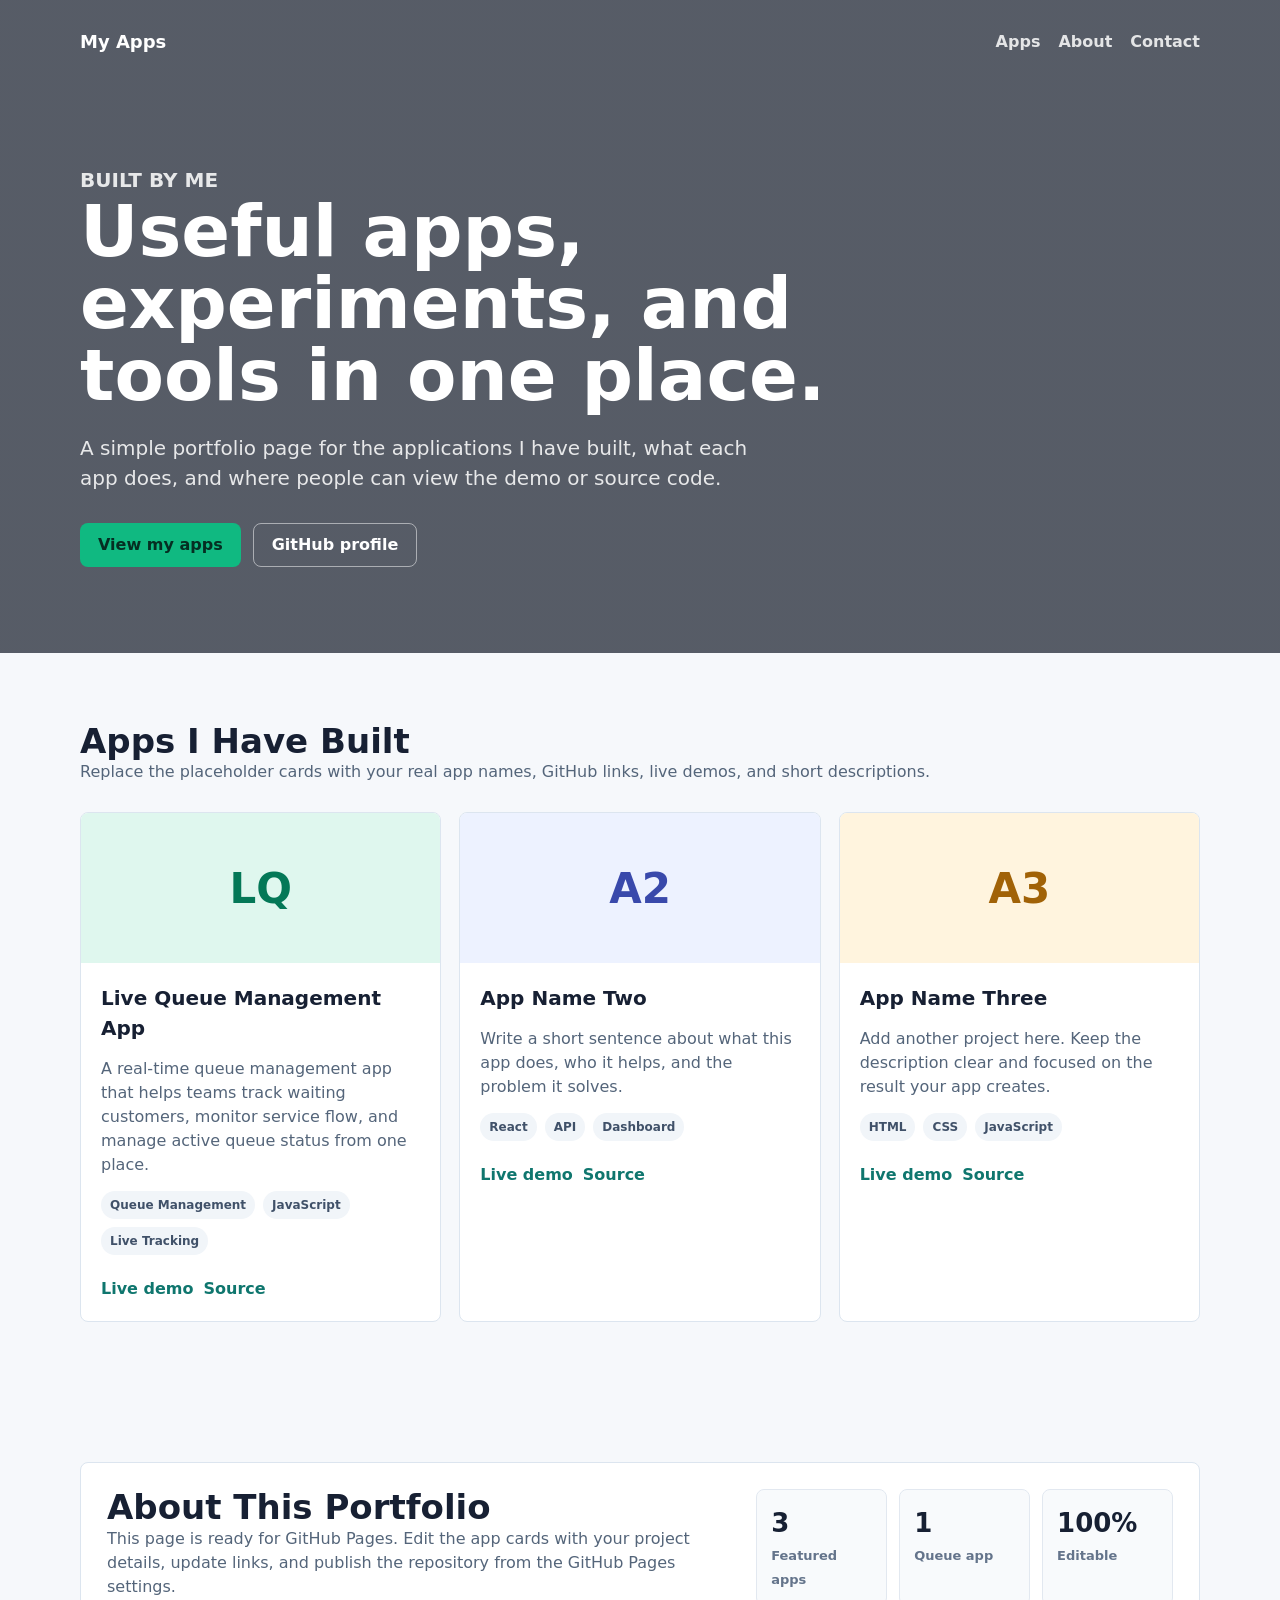
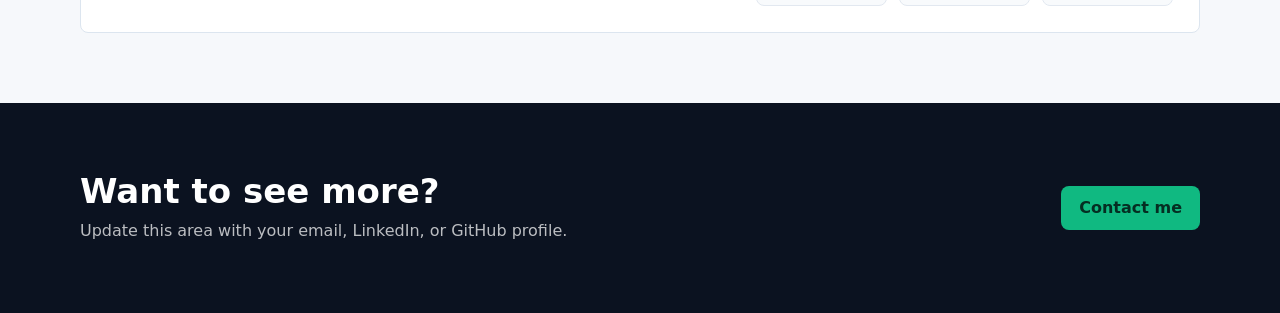
==== apps.html @ 483b9eca "Add live queue management app page" ====
<!doctype html>
<html lang="en">
<head>
  <meta charset="UTF-8" />
  <meta name="viewport" content="width=device-width, initial-scale=1.0" />
  <title>My App Portfolio</title>
  <style>
    :root { color: #172033; font-family: Inter, system-ui, -apple-system, BlinkMacSystemFont, "Segoe UI", sans-serif; }
    * { box-sizing: border-box; }
    body { margin: 0; background: #f6f8fb; line-height: 1.5; }
    a { color: inherit; }
    .hero { background: linear-gradient(rgba(11,18,32,.68), rgba(11,18,32,.68)), url("https://images.unsplash.com/photo-1515879218367-8466d910aaa4?auto=format&fit=crop&w=1800&q=80") center/cover; color: white; padding: 28px 20px 86px; }
    .wrap { max-width: 1120px; margin: 0 auto; }
    nav { display: flex; align-items: center; justify-content: space-between; gap: 18px; }
    .brand { font-size: 18px; font-weight: 800; text-decoration: none; }
    .links { display: flex; gap: 18px; flex-wrap: wrap; }
    .links a { color: rgba(255,255,255,.84); font-weight: 700; text-decoration: none; }
    .hero-content { padding-top: 88px; max-width: 820px; }
    .eyebrow { color: #a7f3d0; font-size: 14px; font-weight: 800; margin: 0 0 10px; text-transform: uppercase; }
    h1 { font-size: clamp(38px, 7vw, 72px); line-height: 1; margin: 0; }
    .hero p { color: rgba(255,255,255,.86); font-size: 20px; margin: 22px 0 0; max-width: 680px; }
    .actions { display: flex; gap: 12px; flex-wrap: wrap; margin-top: 30px; }
    .button { align-items: center; border-radius: 8px; display: inline-flex; font-weight: 800; justify-content: center; min-height: 44px; padding: 0 18px; text-decoration: none; }
    .primary { background: #10b981; color: #052e22; }
    .secondary { border: 1px solid rgba(255,255,255,.5); color: white; }
    section { padding: 70px 20px; }
    .section-heading { margin-bottom: 28px; }
    h2 { font-size: 34px; line-height: 1.1; margin: 0; }
    .section-heading p, .card p, .about p { color: #54657a; }
    .grid { display: grid; gap: 18px; grid-template-columns: repeat(3, minmax(0, 1fr)); }
    .card, .about { background: white; border: 1px solid #dce5ef; border-radius: 8px; overflow: hidden; }
    .preview { align-items: center; background: #dff7ee; color: #047857; display: flex; font-size: 42px; font-weight: 900; height: 150px; justify-content: center; }
    .preview.blue { background: #edf2ff; color: #3949ab; }
    .preview.gold { background: #fff4de; color: #a16207; }
    .content { display: grid; gap: 14px; padding: 20px; }
    h3 { font-size: 20px; margin: 0; }
    p { margin: 0; }
    .tags { display: flex; flex-wrap: wrap; gap: 8px; }
    .tag { background: #f1f5f9; border-radius: 999px; color: #405169; font-size: 12px; font-weight: 750; padding: 5px 9px; }
    .card-actions { display: flex; gap: 10px; margin-top: 8px; }
    .text-link { color: #0f766e; font-weight: 800; text-decoration: none; }
    .text-link:hover { text-decoration: underline; }
    .about { display: grid; gap: 24px; grid-template-columns: 1.2fr .8fr; padding: 26px; }
    .stats { display: grid; gap: 12px; grid-template-columns: repeat(3, minmax(0, 1fr)); }
    .stat { background: #f8fafc; border: 1px solid #e2e8f0; border-radius: 8px; padding: 14px; }
    .stat strong { display: block; font-size: 26px; }
    .stat span { color: #64748b; font-size: 13px; font-weight: 700; }
    footer { background: #0b1220; color: white; }
    footer .wrap { align-items: center; display: flex; gap: 24px; justify-content: space-between; }
    footer p { color: rgba(255,255,255,.72); margin-top: 8px; }
    @media (max-width: 860px) { .grid, .about, .stats { grid-template-columns: 1fr; } footer .wrap { align-items: start; flex-direction: column; } }
    @media (max-width: 560px) { nav { align-items: start; flex-direction: column; } .hero-content { padding-top: 56px; } }
  </style>
</head>
<body>
  <header class="hero">
    <div class="wrap">
      <nav aria-label="Main navigation"><a class="brand" href="#">My Apps</a><div class="links"><a href="#apps">Apps</a><a href="#about">About</a><a href="#contact">Contact</a></div></nav>
      <div class="hero-content"><p class="eyebrow">Built by me</p><h1>Useful apps, experiments, and tools in one place.</h1><p>A simple portfolio page for the applications I have built, what each app does, and where people can view the demo or source code.</p><div class="actions"><a class="button primary" href="#apps">View my apps</a><a class="button secondary" href="https://github.com/kodai-nayaki" target="_blank" rel="noreferrer">GitHub profile</a></div></div>
    </div>
  </header>
  <main>
    <section id="apps"><div class="wrap"><div class="section-heading"><h2>Apps I Have Built</h2><p>Replace the placeholder cards with your real app names, GitHub links, live demos, and short descriptions.</p></div><div class="grid">
      <article class="card"><div class="preview" aria-hidden="true">LQ</div><div class="content"><h3>Live Queue Management App</h3><p>A real-time queue management app that helps teams track waiting customers, monitor service flow, and manage active queue status from one place.</p><div class="tags"><span class="tag">Queue Management</span><span class="tag">JavaScript</span><span class="tag">Live Tracking</span></div><div class="card-actions"><a class="text-link" href="#">Live demo</a><a class="text-link" href="https://github.com/kodai-nayaki" target="_blank" rel="noreferrer">Source</a></div></div></article>
      <article class="card"><div class="preview blue" aria-hidden="true">A2</div><div class="content"><h3>App Name Two</h3><p>Write a short sentence about what this app does, who it helps, and the problem it solves.</p><div class="tags"><span class="tag">React</span><span class="tag">API</span><span class="tag">Dashboard</span></div><div class="card-actions"><a class="text-link" href="#">Live demo</a><a class="text-link" href="https://github.com/kodai-nayaki" target="_blank" rel="noreferrer">Source</a></div></div></article>
      <article class="card"><div class="preview gold" aria-hidden="true">A3</div><div class="content"><h3>App Name Three</h3><p>Add another project here. Keep the description clear and focused on the result your app creates.</p><div class="tags"><span class="tag">HTML</span><span class="tag">CSS</span><span class="tag">JavaScript</span></div><div class="card-actions"><a class="text-link" href="#">Live demo</a><a class="text-link" href="https://github.com/kodai-nayaki" target="_blank" rel="noreferrer">Source</a></div></div></article>
    </div></div></section>
    <section id="about"><div class="wrap about"><div><h2>About This Portfolio</h2><p>This page is ready for GitHub Pages. Edit the app cards with your project details, update links, and publish the repository from the GitHub Pages settings.</p></div><div class="stats" aria-label="Portfolio stats"><div class="stat"><strong>3</strong><span>Featured apps</span></div><div class="stat"><strong>1</strong><span>Queue app</span></div><div class="stat"><strong>100%</strong><span>Editable</span></div></div></div></section>
  </main>
  <footer id="contact"><section><div class="wrap"><div><h2>Want to see more?</h2><p>Update this area with your email, LinkedIn, or GitHub profile.</p></div><a class="button primary" href="mailto:you@example.com">Contact me</a></div></section></footer>
</body>
</html>
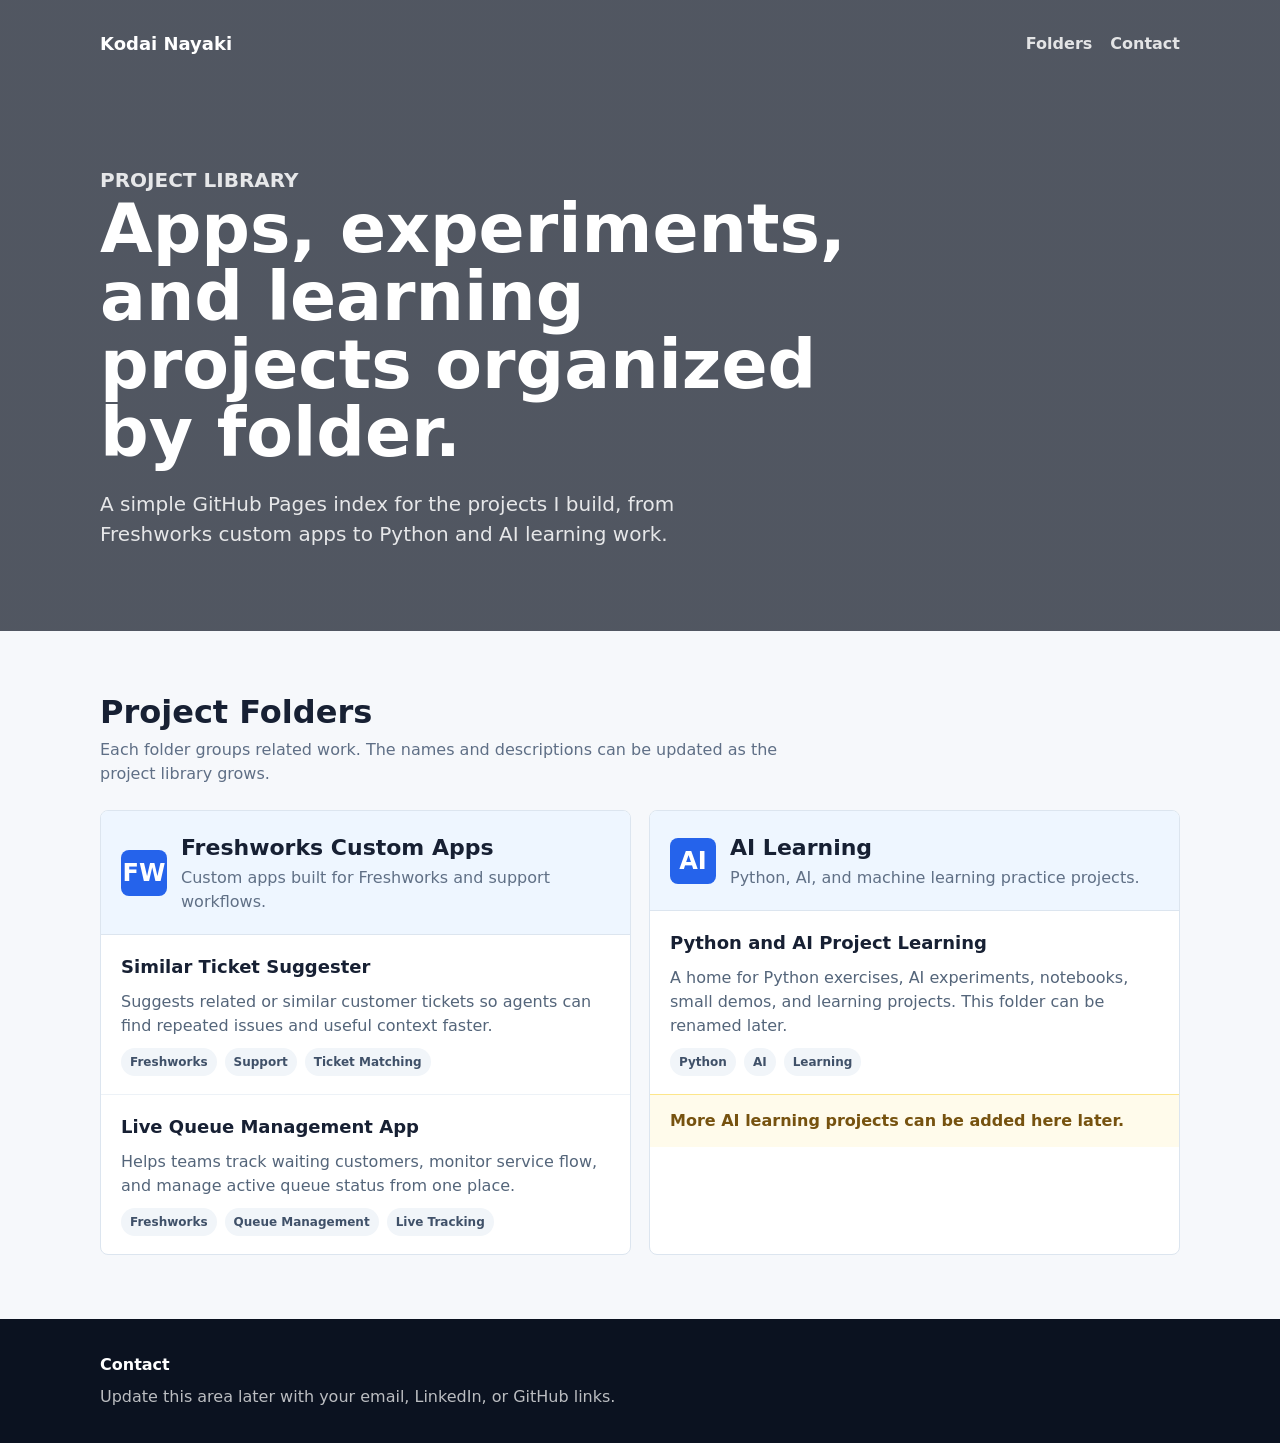
==== commit cec76f83: "Organize apps page into project folders" ====
--- a/apps.html
+++ b/apps.html
@@ -1,72 +1,341 @@
 <!doctype html>
 <html lang="en">
-<head>
-  <meta charset="UTF-8" />
-  <meta name="viewport" content="width=device-width, initial-scale=1.0" />
-  <title>My App Portfolio</title>
-  <style>
-    :root { color: #172033; font-family: Inter, system-ui, -apple-system, BlinkMacSystemFont, "Segoe UI", sans-serif; }
-    * { box-sizing: border-box; }
-    body { margin: 0; background: #f6f8fb; line-height: 1.5; }
-    a { color: inherit; }
-    .hero { background: linear-gradient(rgba(11,18,32,.68), rgba(11,18,32,.68)), url("https://images.unsplash.com/photo-1515879218367-8466d910aaa4?auto=format&fit=crop&w=1800&q=80") center/cover; color: white; padding: 28px 20px 86px; }
-    .wrap { max-width: 1120px; margin: 0 auto; }
-    nav { display: flex; align-items: center; justify-content: space-between; gap: 18px; }
-    .brand { font-size: 18px; font-weight: 800; text-decoration: none; }
-    .links { display: flex; gap: 18px; flex-wrap: wrap; }
-    .links a { color: rgba(255,255,255,.84); font-weight: 700; text-decoration: none; }
-    .hero-content { padding-top: 88px; max-width: 820px; }
-    .eyebrow { color: #a7f3d0; font-size: 14px; font-weight: 800; margin: 0 0 10px; text-transform: uppercase; }
-    h1 { font-size: clamp(38px, 7vw, 72px); line-height: 1; margin: 0; }
-    .hero p { color: rgba(255,255,255,.86); font-size: 20px; margin: 22px 0 0; max-width: 680px; }
-    .actions { display: flex; gap: 12px; flex-wrap: wrap; margin-top: 30px; }
-    .button { align-items: center; border-radius: 8px; display: inline-flex; font-weight: 800; justify-content: center; min-height: 44px; padding: 0 18px; text-decoration: none; }
-    .primary { background: #10b981; color: #052e22; }
-    .secondary { border: 1px solid rgba(255,255,255,.5); color: white; }
-    section { padding: 70px 20px; }
-    .section-heading { margin-bottom: 28px; }
-    h2 { font-size: 34px; line-height: 1.1; margin: 0; }
-    .section-heading p, .card p, .about p { color: #54657a; }
-    .grid { display: grid; gap: 18px; grid-template-columns: repeat(3, minmax(0, 1fr)); }
-    .card, .about { background: white; border: 1px solid #dce5ef; border-radius: 8px; overflow: hidden; }
-    .preview { align-items: center; background: #dff7ee; color: #047857; display: flex; font-size: 42px; font-weight: 900; height: 150px; justify-content: center; }
-    .preview.blue { background: #edf2ff; color: #3949ab; }
-    .preview.gold { background: #fff4de; color: #a16207; }
-    .content { display: grid; gap: 14px; padding: 20px; }
-    h3 { font-size: 20px; margin: 0; }
-    p { margin: 0; }
-    .tags { display: flex; flex-wrap: wrap; gap: 8px; }
-    .tag { background: #f1f5f9; border-radius: 999px; color: #405169; font-size: 12px; font-weight: 750; padding: 5px 9px; }
-    .card-actions { display: flex; gap: 10px; margin-top: 8px; }
-    .text-link { color: #0f766e; font-weight: 800; text-decoration: none; }
-    .text-link:hover { text-decoration: underline; }
-    .about { display: grid; gap: 24px; grid-template-columns: 1.2fr .8fr; padding: 26px; }
-    .stats { display: grid; gap: 12px; grid-template-columns: repeat(3, minmax(0, 1fr)); }
-    .stat { background: #f8fafc; border: 1px solid #e2e8f0; border-radius: 8px; padding: 14px; }
-    .stat strong { display: block; font-size: 26px; }
-    .stat span { color: #64748b; font-size: 13px; font-weight: 700; }
-    footer { background: #0b1220; color: white; }
-    footer .wrap { align-items: center; display: flex; gap: 24px; justify-content: space-between; }
-    footer p { color: rgba(255,255,255,.72); margin-top: 8px; }
-    @media (max-width: 860px) { .grid, .about, .stats { grid-template-columns: 1fr; } footer .wrap { align-items: start; flex-direction: column; } }
-    @media (max-width: 560px) { nav { align-items: start; flex-direction: column; } .hero-content { padding-top: 56px; } }
-  </style>
-</head>
-<body>
-  <header class="hero">
-    <div class="wrap">
-      <nav aria-label="Main navigation"><a class="brand" href="#">My Apps</a><div class="links"><a href="#apps">Apps</a><a href="#about">About</a><a href="#contact">Contact</a></div></nav>
-      <div class="hero-content"><p class="eyebrow">Built by me</p><h1>Useful apps, experiments, and tools in one place.</h1><p>A simple portfolio page for the applications I have built, what each app does, and where people can view the demo or source code.</p><div class="actions"><a class="button primary" href="#apps">View my apps</a><a class="button secondary" href="https://github.com/kodai-nayaki" target="_blank" rel="noreferrer">GitHub profile</a></div></div>
-    </div>
-  </header>
-  <main>
-    <section id="apps"><div class="wrap"><div class="section-heading"><h2>Apps I Have Built</h2><p>Replace the placeholder cards with your real app names, GitHub links, live demos, and short descriptions.</p></div><div class="grid">
-      <article class="card"><div class="preview" aria-hidden="true">LQ</div><div class="content"><h3>Live Queue Management App</h3><p>A real-time queue management app that helps teams track waiting customers, monitor service flow, and manage active queue status from one place.</p><div class="tags"><span class="tag">Queue Management</span><span class="tag">JavaScript</span><span class="tag">Live Tracking</span></div><div class="card-actions"><a class="text-link" href="#">Live demo</a><a class="text-link" href="https://github.com/kodai-nayaki" target="_blank" rel="noreferrer">Source</a></div></div></article>
-      <article class="card"><div class="preview blue" aria-hidden="true">A2</div><div class="content"><h3>App Name Two</h3><p>Write a short sentence about what this app does, who it helps, and the problem it solves.</p><div class="tags"><span class="tag">React</span><span class="tag">API</span><span class="tag">Dashboard</span></div><div class="card-actions"><a class="text-link" href="#">Live demo</a><a class="text-link" href="https://github.com/kodai-nayaki" target="_blank" rel="noreferrer">Source</a></div></div></article>
-      <article class="card"><div class="preview gold" aria-hidden="true">A3</div><div class="content"><h3>App Name Three</h3><p>Add another project here. Keep the description clear and focused on the result your app creates.</p><div class="tags"><span class="tag">HTML</span><span class="tag">CSS</span><span class="tag">JavaScript</span></div><div class="card-actions"><a class="text-link" href="#">Live demo</a><a class="text-link" href="https://github.com/kodai-nayaki" target="_blank" rel="noreferrer">Source</a></div></div></article>
-    </div></div></section>
-    <section id="about"><div class="wrap about"><div><h2>About This Portfolio</h2><p>This page is ready for GitHub Pages. Edit the app cards with your project details, update links, and publish the repository from the GitHub Pages settings.</p></div><div class="stats" aria-label="Portfolio stats"><div class="stat"><strong>3</strong><span>Featured apps</span></div><div class="stat"><strong>1</strong><span>Queue app</span></div><div class="stat"><strong>100%</strong><span>Editable</span></div></div></div></section>
-  </main>
-  <footer id="contact"><section><div class="wrap"><div><h2>Want to see more?</h2><p>Update this area with your email, LinkedIn, or GitHub profile.</p></div><a class="button primary" href="mailto:you@example.com">Contact me</a></div></section></footer>
-</body>
+  <head>
+    <meta charset="UTF-8" />
+    <meta name="viewport" content="width=device-width, initial-scale=1.0" />
+    <title>Kodai Nayaki | Project Library</title>
+    <style>
+      :root {
+        color: #172033;
+        font-family: Inter, system-ui, -apple-system, BlinkMacSystemFont, "Segoe UI", sans-serif;
+        line-height: 1.5;
+      }
+
+      * {
+        box-sizing: border-box;
+      }
+
+      body {
+        background: #f6f8fb;
+        margin: 0;
+      }
+
+      a {
+        color: inherit;
+      }
+
+      .hero {
+        background:
+          linear-gradient(rgba(11, 18, 32, 0.7), rgba(11, 18, 32, 0.7)),
+          url("https://images.unsplash.com/photo-1451187580459-43490279c0fa?auto=format&fit=crop&w=1800&q=80")
+            center / cover;
+        color: #ffffff;
+        padding: 30px 20px 82px;
+      }
+
+      .wrap {
+        margin: 0 auto;
+        max-width: 1080px;
+      }
+
+      nav {
+        align-items: center;
+        display: flex;
+        gap: 18px;
+        justify-content: space-between;
+      }
+
+      .brand {
+        font-size: 18px;
+        font-weight: 800;
+        text-decoration: none;
+      }
+
+      .nav-links {
+        display: flex;
+        gap: 18px;
+      }
+
+      .nav-links a {
+        color: rgba(255, 255, 255, 0.84);
+        font-weight: 700;
+        text-decoration: none;
+      }
+
+      .hero-content {
+        max-width: 780px;
+        padding-top: 86px;
+      }
+
+      .eyebrow {
+        color: #a7f3d0;
+        font-size: 14px;
+        font-weight: 800;
+        margin: 0 0 10px;
+        text-transform: uppercase;
+      }
+
+      h1 {
+        font-size: clamp(38px, 7vw, 68px);
+        line-height: 1;
+        margin: 0;
+      }
+
+      .hero p {
+        color: rgba(255, 255, 255, 0.86);
+        font-size: 20px;
+        margin: 22px 0 0;
+        max-width: 650px;
+      }
+
+      main {
+        padding: 64px 20px;
+      }
+
+      .section-heading {
+        margin-bottom: 24px;
+      }
+
+      h2 {
+        font-size: 32px;
+        line-height: 1.1;
+        margin: 0;
+      }
+
+      .section-heading p {
+        color: #5f6f86;
+        margin: 8px 0 0;
+        max-width: 680px;
+      }
+
+      .folder-grid {
+        display: grid;
+        gap: 18px;
+        grid-template-columns: repeat(2, minmax(0, 1fr));
+      }
+
+      .folder {
+        background: #ffffff;
+        border: 1px solid #dce5ef;
+        border-radius: 8px;
+        overflow: hidden;
+      }
+
+      .folder-header {
+        align-items: center;
+        background: #eef6ff;
+        border-bottom: 1px solid #dce5ef;
+        display: flex;
+        gap: 14px;
+        padding: 20px;
+      }
+
+      .folder-icon {
+        align-items: center;
+        background: #2563eb;
+        border-radius: 8px;
+        color: #ffffff;
+        display: flex;
+        flex: 0 0 46px;
+        font-size: 24px;
+        font-weight: 900;
+        height: 46px;
+        justify-content: center;
+      }
+
+      .folder-header h3 {
+        font-size: 22px;
+        margin: 0;
+      }
+
+      .folder-header p {
+        color: #607086;
+        margin: 2px 0 0;
+      }
+
+      .project-list {
+        display: grid;
+        gap: 0;
+        margin: 0;
+        padding: 0;
+      }
+
+      .project {
+        border-bottom: 1px solid #edf2f7;
+        display: grid;
+        gap: 10px;
+        list-style: none;
+        padding: 18px 20px;
+      }
+
+      .project:last-child {
+        border-bottom: 0;
+      }
+
+      .project h4 {
+        font-size: 18px;
+        margin: 0;
+      }
+
+      .project p {
+        color: #54657a;
+        margin: 0;
+      }
+
+      .tags {
+        display: flex;
+        flex-wrap: wrap;
+        gap: 8px;
+      }
+
+      .tag {
+        background: #f1f5f9;
+        border-radius: 999px;
+        color: #405169;
+        font-size: 12px;
+        font-weight: 750;
+        padding: 5px 9px;
+      }
+
+      .placeholder {
+        background: #fffbeb;
+        border-top: 1px solid #fde68a;
+        color: #76520f;
+        font-weight: 700;
+        padding: 14px 20px;
+      }
+
+      footer {
+        background: #0b1220;
+        color: #ffffff;
+        padding: 34px 20px;
+      }
+
+      footer p {
+        color: rgba(255, 255, 255, 0.72);
+        margin: 8px 0 0;
+      }
+
+      @media (max-width: 780px) {
+        .folder-grid {
+          grid-template-columns: 1fr;
+        }
+
+        nav {
+          align-items: start;
+          flex-direction: column;
+        }
+
+        .hero-content {
+          padding-top: 56px;
+        }
+      }
+    </style>
+  </head>
+  <body>
+    <header class="hero">
+      <div class="wrap">
+        <nav aria-label="Main navigation">
+          <a class="brand" href="#">Kodai Nayaki</a>
+          <div class="nav-links">
+            <a href="#folders">Folders</a>
+            <a href="#contact">Contact</a>
+          </div>
+        </nav>
+
+        <div class="hero-content">
+          <p class="eyebrow">Project library</p>
+          <h1>Apps, experiments, and learning projects organized by folder.</h1>
+          <p>
+            A simple GitHub Pages index for the projects I build, from Freshworks custom apps
+            to Python and AI learning work.
+          </p>
+        </div>
+      </div>
+    </header>
+
+    <main id="folders">
+      <div class="wrap">
+        <div class="section-heading">
+          <h2>Project Folders</h2>
+          <p>
+            Each folder groups related work. The names and descriptions can be updated as the
+            project library grows.
+          </p>
+        </div>
+
+        <div class="folder-grid">
+          <section class="folder" aria-labelledby="freshworks-heading">
+            <div class="folder-header">
+              <div class="folder-icon" aria-hidden="true">FW</div>
+              <div>
+                <h3 id="freshworks-heading">Freshworks Custom Apps</h3>
+                <p>Custom apps built for Freshworks and support workflows.</p>
+              </div>
+            </div>
+
+            <ul class="project-list">
+              <li class="project">
+                <h4>Similar Ticket Suggester</h4>
+                <p>
+                  Suggests related or similar customer tickets so agents can find repeated issues
+                  and useful context faster.
+                </p>
+                <div class="tags">
+                  <span class="tag">Freshworks</span>
+                  <span class="tag">Support</span>
+                  <span class="tag">Ticket Matching</span>
+                </div>
+              </li>
+              <li class="project">
+                <h4>Live Queue Management App</h4>
+                <p>
+                  Helps teams track waiting customers, monitor service flow, and manage active
+                  queue status from one place.
+                </p>
+                <div class="tags">
+                  <span class="tag">Freshworks</span>
+                  <span class="tag">Queue Management</span>
+                  <span class="tag">Live Tracking</span>
+                </div>
+              </li>
+            </ul>
+          </section>
+
+          <section class="folder" aria-labelledby="ai-heading">
+            <div class="folder-header">
+              <div class="folder-icon" aria-hidden="true">AI</div>
+              <div>
+                <h3 id="ai-heading">AI Learning</h3>
+                <p>Python, AI, and machine learning practice projects.</p>
+              </div>
+            </div>
+
+            <ul class="project-list">
+              <li class="project">
+                <h4>Python and AI Project Learning</h4>
+                <p>
+                  A home for Python exercises, AI experiments, notebooks, small demos, and
+                  learning projects. This folder can be renamed later.
+                </p>
+                <div class="tags">
+                  <span class="tag">Python</span>
+                  <span class="tag">AI</span>
+                  <span class="tag">Learning</span>
+                </div>
+              </li>
+            </ul>
+            <div class="placeholder">More AI learning projects can be added here later.</div>
+          </section>
+        </div>
+      </div>
+    </main>
+
+    <footer id="contact">
+      <div class="wrap">
+        <strong>Contact</strong>
+        <p>Update this area later with your email, LinkedIn, or GitHub links.</p>
+      </div>
+    </footer>
+  </body>
 </html>
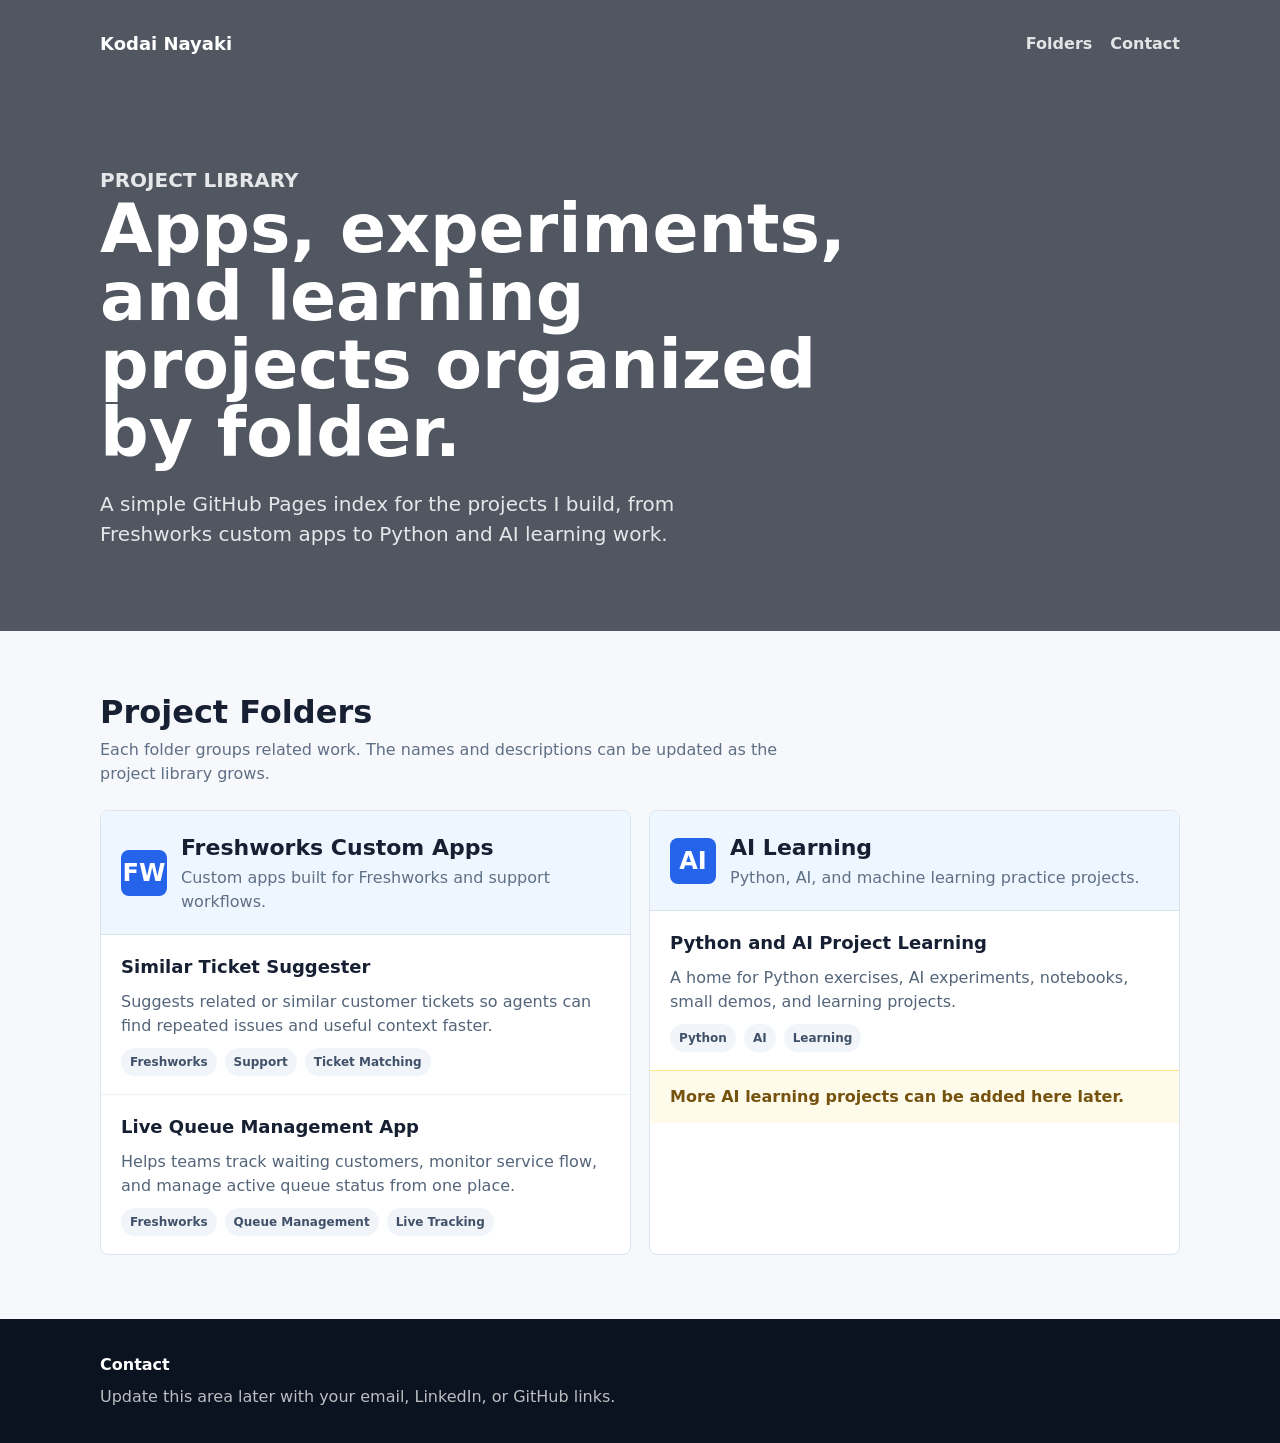
==== commit 36012334: "Simplify project description in apps.html Removed redundant text about renaming the folder." ====
--- a/apps.html
+++ b/apps.html
@@ -316,7 +316,7 @@
                 <h4>Python and AI Project Learning</h4>
                 <p>
                   A home for Python exercises, AI experiments, notebooks, small demos, and
-                  learning projects. This folder can be renamed later.
+                  learning projects.
                 </p>
                 <div class="tags">
                   <span class="tag">Python</span>
